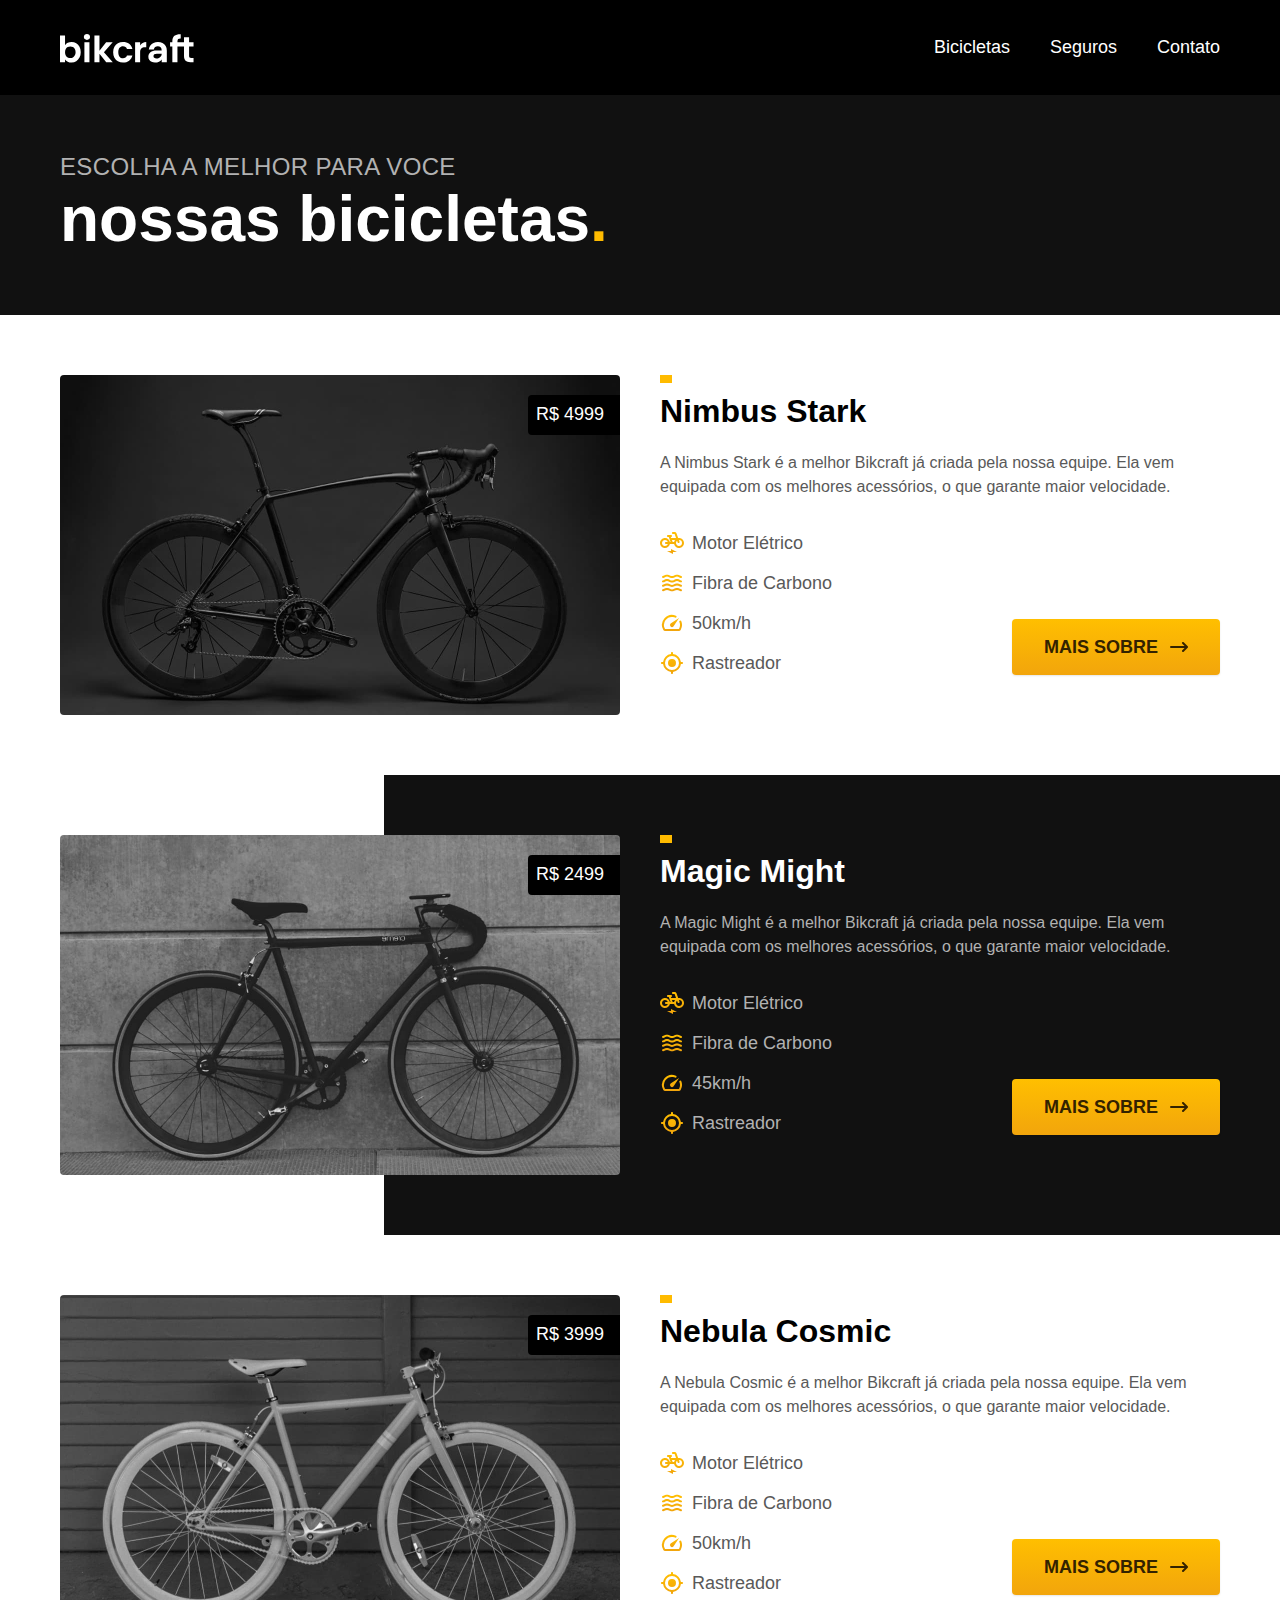
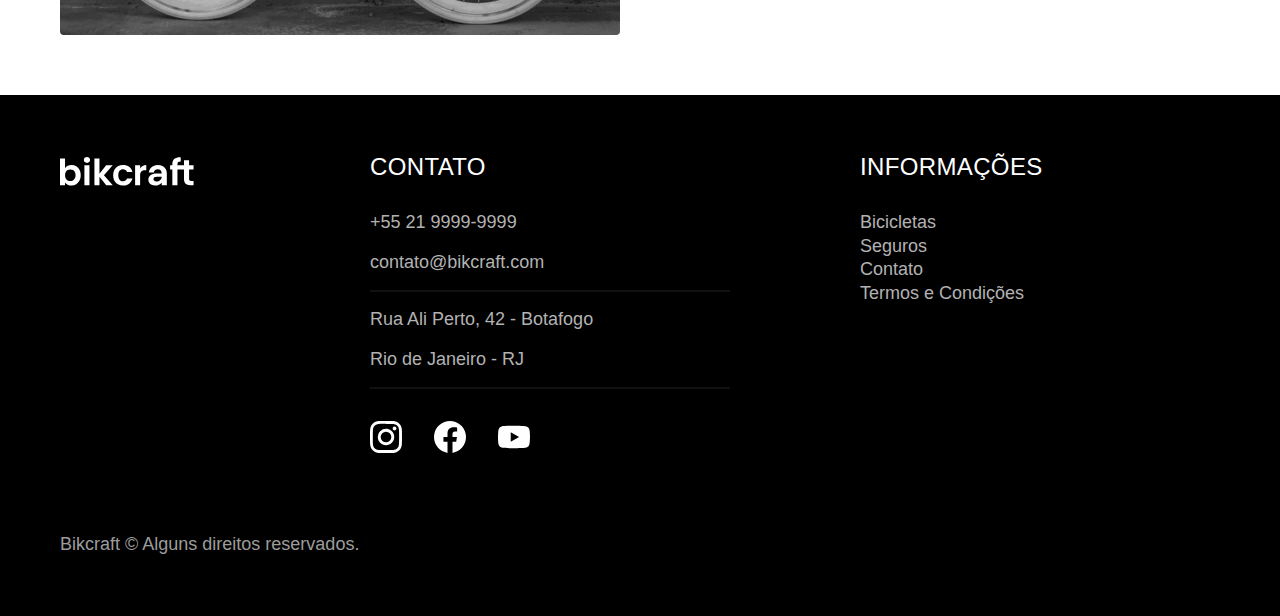
==== bicicletas.html @ ab7b1550 "criacao da pagina de bicicletas" ====
<!DOCTYPE html>
<html lang="pt-br">

<head>
  <meta charset="UTF-8">
  <meta name="viewport" content="width=device-width, initial-scale=1.0">

  <title>Bicicletas | Bikcraft</title>
  <meta name="description" content="Bicicletas.">

  <link rel="stylesheet" href="/css/style.css">
</head>

<body id="bicicletas">
  <header class="header-bg">
    <div class="header container">

      <a href="./">
        <img src="./img/bikcraft.svg" alt="Bikcraft">
      </a>

      <nav aria-label="primaria">
        <ul class="header-menu fonte-1-m cor-0">
          <li><a href="./bicicletas.html">Bicicletas</a></li>
          <li><a href="./seguros.html">Seguros</a></li>
          <li><a href="./contato.html">Contato</a></li>
        </ul>
      </nav>
    </div>
  </header>

  <main>
    <div class="titulo-bg">
      <div class="titulo container">
        <p class="fonte-2-l-b cor-5">Escolha a melhor para voce</p>
        <h1 class="fonte-1-xxl cor-0">nossas bicicletas<span class="cor-p1">.</span></h1>
      </div>
    </div>

    <div class="bicicletas container">
      <div class="bicicletas-imagem">
        <img src="./img/bicicletas/nimbus.jpg" alt="Bicicleta preta">
        <span class="fonte-2-m cor-0">R$ 4999</span>
      </div>
      <div class="bicicletas-conteudo">
        <h2 class="fonte-1-xl">Nimbus Stark</h2>
        <p class="fonte-2-s cor-8">A Nimbus Stark é a melhor Bikcraft já criada pela nossa equipe. Ela vem equipada com os melhores acessórios, o que garante maior velocidade.</p>
        <ul class="fonte-1-m cor-8">
          <li>
            <img src="./img/icones/eletrica.svg" alt="">
            Motor Elétrico
          </li>
          <li>
            <img src="./img/icones/carbono.svg" alt="">
            Fibra de Carbono
          </li>
          <li>
            <img src="./img/icones/velocidade.svg" alt="">
            50km/h
          </li>
          <li>
            <img src="./img/icones/rastreador.svg" alt="">
            Rastreador
          </li>
        </ul>
        <a class="botao seta" href="./bicicletas/nimbus.html">Mais Sobre</a>
      </div>
    </div>

    <div class="bicicletas-bg">
      <div class="bicicletas container">
        <div class="bicicletas-imagem">
          <img src="./img/bicicletas/magic.jpg" alt="Bicicleta preta">
          <span class="fonte-2-m cor-0">R$ 2499</span>
        </div>

        <div class="bicicletas-conteudo">
          <h2 class="fonte-1-xl cor-0">Magic Might</h2>
          <p class="fonte-2-s cor-5">A Magic Might é a melhor Bikcraft já criada pela nossa equipe. Ela vem equipada com os melhores acessórios, o que garante maior velocidade.</p>
          <ul class="fonte-1-m cor-5">
            <li>
              <img src="./img/icones/eletrica.svg" alt="">
              Motor Elétrico
            </li>
            <li>
              <img src="./img/icones/carbono.svg" alt="">
              Fibra de Carbono
            </li>
            <li>
              <img src="./img/icones/velocidade.svg" alt="">
              45km/h
            </li>
            <li>
              <img src="./img/icones/rastreador.svg" alt="">
              Rastreador
            </li>
          </ul>
          <a class="botao seta" href="./bicicletas/magic.html">Mais Sobre</a>
        </div>
      </div>
    </div>

    <div class="bicicletas container">
      <div class="bicicletas-imagem">
        <img src="./img/bicicletas/nebula.jpg" alt="Bicicleta preta">
        <span class="fonte-2-m cor-0">R$ 3999</span>
      </div>
      <div class="bicicletas-conteudo">
        <h2 class="fonte-1-xl">Nebula Cosmic</h2>
        <p class="fonte-2-s cor-8">A Nebula Cosmic é a melhor Bikcraft já criada pela nossa equipe. Ela vem equipada com os melhores acessórios, o que garante maior velocidade.</p>
        <ul class="fonte-1-m cor-8">
          <li>
            <img src="./img/icones/eletrica.svg" alt="">
            Motor Elétrico
          </li>
          <li>
            <img src="./img/icones/carbono.svg" alt="">
            Fibra de Carbono
          </li>
          <li>
            <img src="./img/icones/velocidade.svg" alt="">
            50km/h
          </li>
          <li>
            <img src="./img/icones/rastreador.svg" alt="">
            Rastreador
          </li>
        </ul>
        <a class="botao seta" href="./bicicletas/nebula.html">Mais Sobre</a>
      </div>
    </div>

  </main>

  <footer class="footer-bg">
    <div class="footer container">
      <img src="./img/bikcraft.svg" alt="Bikcraft">
      <div class="footer-contato">
        <h3 class="fonte-2-l-b cor-0">Contato</h3>
        <ul class="fonte-2-m cor-5">
          <li><a href="tel:+552199999999">+55 21 9999-9999</a></li>
          <li><a href="mailto:contato@bikcraft.com">contato@bikcraft.com</a></li>
          <li>Rua Ali Perto, 42 - Botafogo</li>
          <li>Rio de Janeiro - RJ</li>
        </ul>
        <div class="footer-redes">
          <a href="./">
            <img src="./img/redes/instagram.svg" alt="Instagram">
          </a>
          <a href="./">
            <img src="./img/redes/facebook.svg" alt="Facebook">
          </a>
          <a href="./">
            <img src="./img/redes/youtube.svg" alt="Youtube">
          </a>
        </div>
      </div>
      <div class="footer-informacoes">
        <h3 class="fonte-2-l-b cor-0">Informações</h3>
        <nav>
          <ul class="fonte-1-m cor-5">
            <li><a href="./bicicletas.html">Bicicletas</a></li>
            <li><a href="./seguros.html">Seguros</a></li>
            <li><a href="./contato.html">Contato</a></li>
            <li><a href="./termos.html">Termos e Condições</a></li>
          </ul>
        </nav>
      </div>
      <p class="footer-copy fonte-2-m cor-6">Bikcraft © Alguns direitos reservados.</p>
    </div>
  </footer>
</body>

</html>
---- css/style.css ----
@import "./global/global.css";
@import "./global/header.css";
@import "./global/footer.css";

/* Utilidades */
@import "./utilidades/componentes.css";
@import "./utilidades/cores.css";
@import "./utilidades/fontes.css";

/* Home */
@import "./home/introducao.css";
@import "./home/tecnologia.css";
@import "./home/parceiros.css";
@import "./home/depoimento.css";

/* Bicicletas */
@import "./bicicletas/bicicletas-lista.css";
@import "./bicicletas/bicicletas.css";

/* Seguros */
@import "./seguros/seguros.css";

/* Termos */
@import "./termos/termos.css";
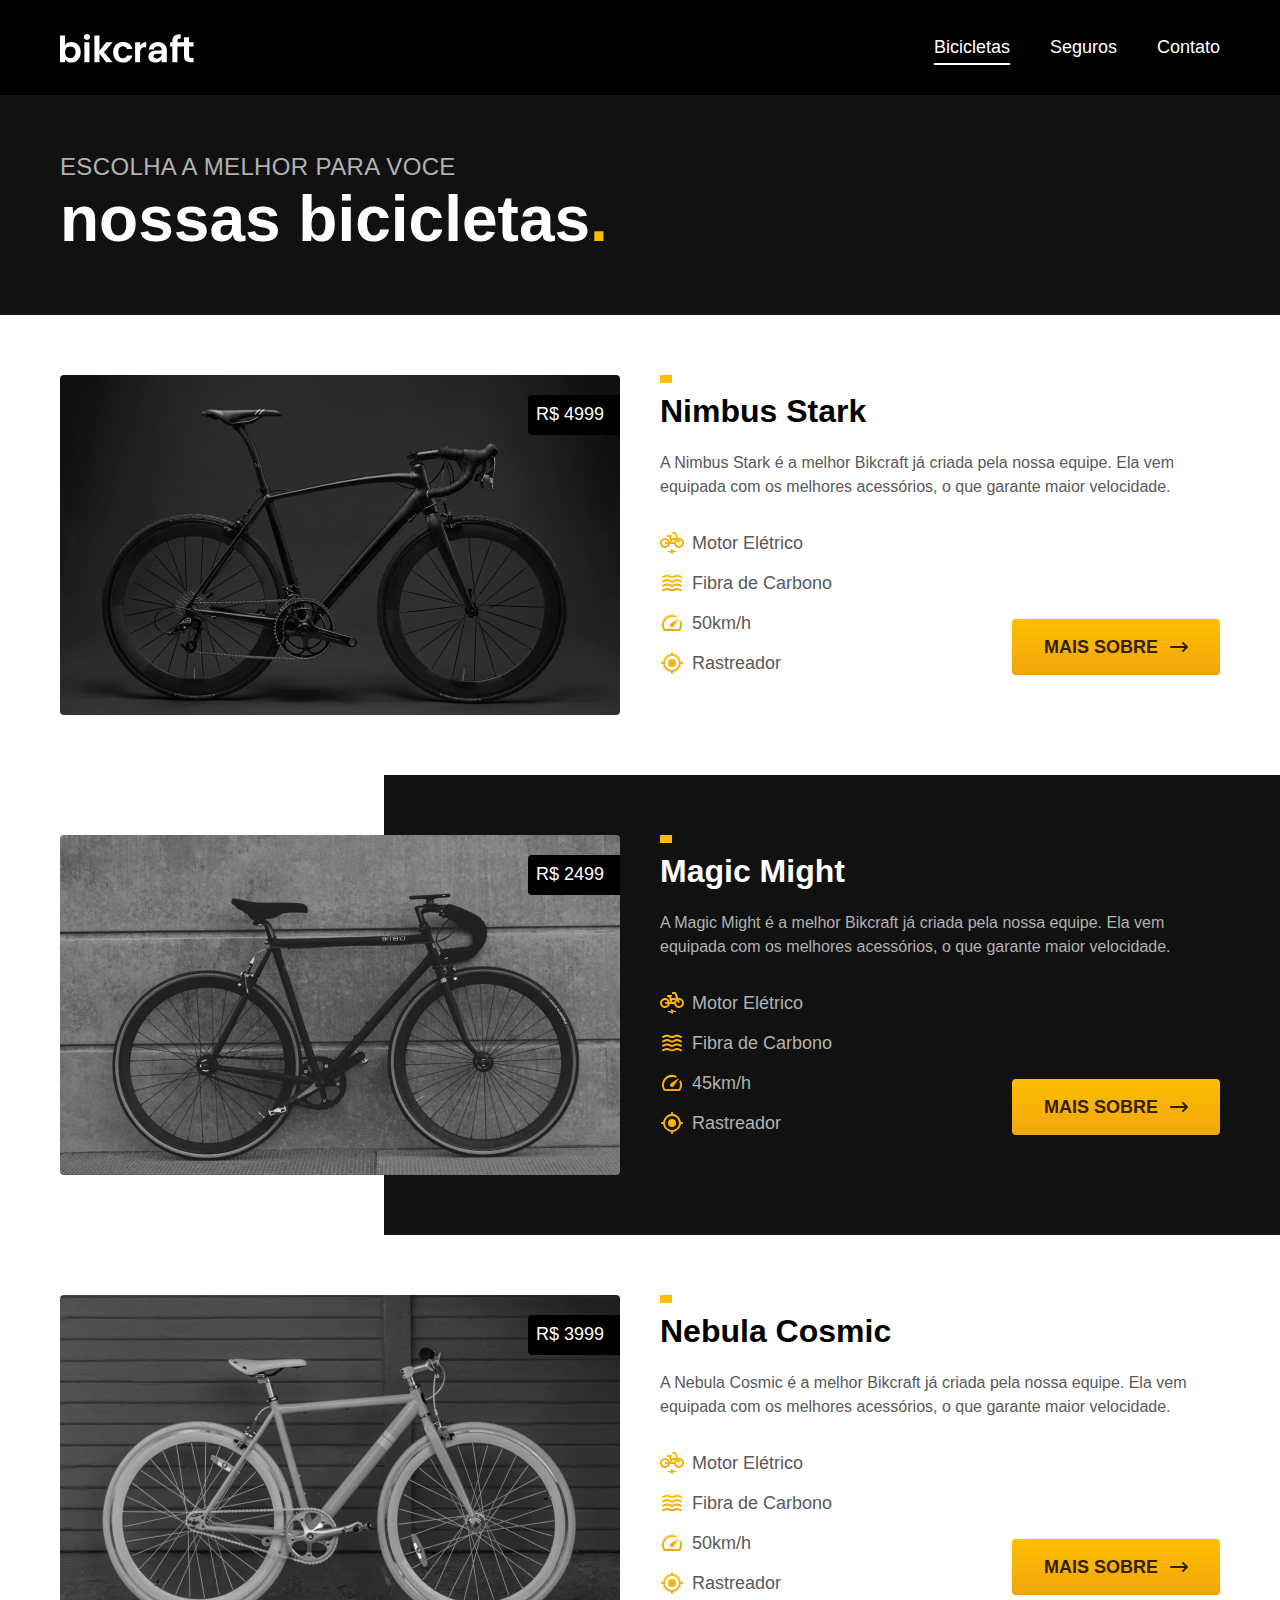
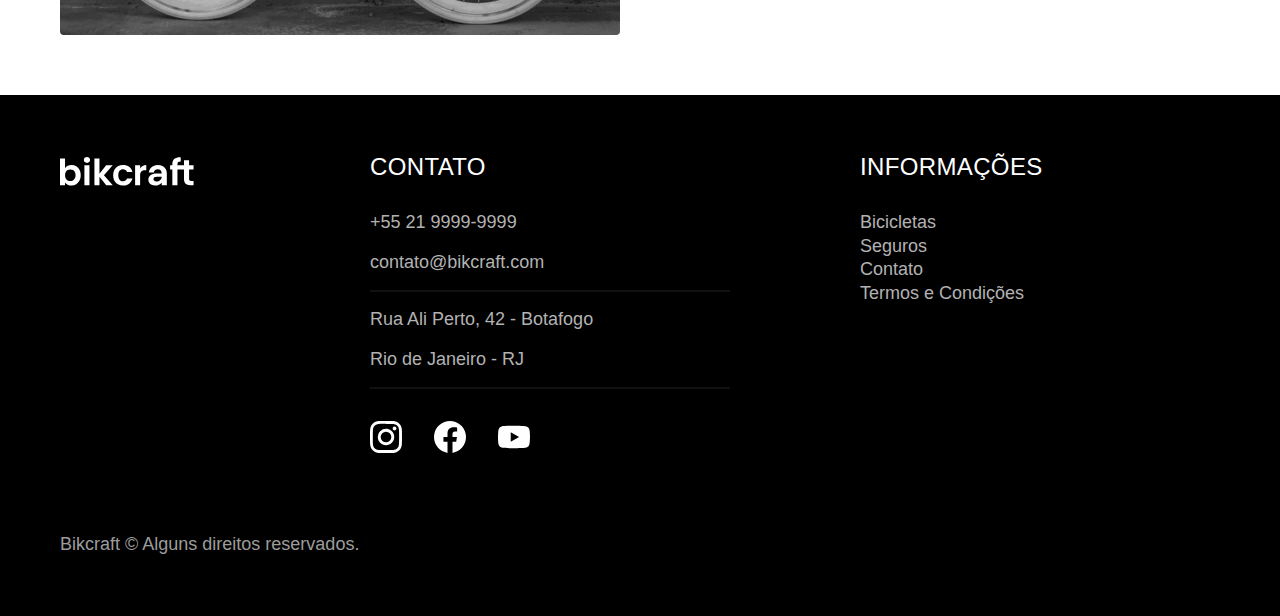
==== commit f1f644a3: "incluindo javascript no codigo" ====
--- a/bicicletas.html
+++ b/bicicletas.html
@@ -8,22 +8,22 @@
   <title>Bicicletas | Bikcraft</title>
   <meta name="description" content="Bicicletas.">
 
-  <link rel="stylesheet" href="/css/style.css">
+  <link rel="stylesheet" href="../css/style.css">
 </head>
 
 <body id="bicicletas">
   <header class="header-bg">
     <div class="header container">
 
-      <a href="./">
-        <img src="./img/bikcraft.svg" alt="Bikcraft">
+      <a href="../">
+        <img src="../img/bikcraft.svg" alt="Bikcraft">
       </a>
 
       <nav aria-label="primaria">
         <ul class="header-menu fonte-1-m cor-0">
-          <li><a href="./bicicletas.html">Bicicletas</a></li>
-          <li><a href="./seguros.html">Seguros</a></li>
-          <li><a href="./contato.html">Contato</a></li>
+          <li><a href="../bicicletas.html">Bicicletas</a></li>
+          <li><a href="../seguros.html">Seguros</a></li>
+          <li><a href="../contato.html">Contato</a></li>
         </ul>
       </nav>
     </div>
@@ -39,7 +39,7 @@
 
     <div class="bicicletas container">
       <div class="bicicletas-imagem">
-        <img src="./img/bicicletas/nimbus.jpg" alt="Bicicleta preta">
+        <img src="../img/bicicletas/nimbus.jpg" alt="Bicicleta preta">
         <span class="fonte-2-m cor-0">R$ 4999</span>
       </div>
       <div class="bicicletas-conteudo">
@@ -47,30 +47,30 @@
         <p class="fonte-2-s cor-8">A Nimbus Stark é a melhor Bikcraft já criada pela nossa equipe. Ela vem equipada com os melhores acessórios, o que garante maior velocidade.</p>
         <ul class="fonte-1-m cor-8">
           <li>
-            <img src="./img/icones/eletrica.svg" alt="">
+            <img src="../img/icones/eletrica.svg" alt="">
             Motor Elétrico
           </li>
           <li>
-            <img src="./img/icones/carbono.svg" alt="">
+            <img src="../img/icones/carbono.svg" alt="">
             Fibra de Carbono
           </li>
           <li>
-            <img src="./img/icones/velocidade.svg" alt="">
+            <img src="../img/icones/velocidade.svg" alt="">
             50km/h
           </li>
           <li>
-            <img src="./img/icones/rastreador.svg" alt="">
+            <img src="../img/icones/rastreador.svg" alt="">
             Rastreador
           </li>
         </ul>
-        <a class="botao seta" href="./bicicletas/nimbus.html">Mais Sobre</a>
+        <a class="botao seta" href="../bicicletas/nimbus.html">Mais Sobre</a>
       </div>
     </div>
 
     <div class="bicicletas-bg">
       <div class="bicicletas container">
         <div class="bicicletas-imagem">
-          <img src="./img/bicicletas/magic.jpg" alt="Bicicleta preta">
+          <img src="../img/bicicletas/magic.jpg" alt="Bicicleta preta">
           <span class="fonte-2-m cor-0">R$ 2499</span>
         </div>
 
@@ -79,30 +79,30 @@
           <p class="fonte-2-s cor-5">A Magic Might é a melhor Bikcraft já criada pela nossa equipe. Ela vem equipada com os melhores acessórios, o que garante maior velocidade.</p>
           <ul class="fonte-1-m cor-5">
             <li>
-              <img src="./img/icones/eletrica.svg" alt="">
+              <img src="../img/icones/eletrica.svg" alt="">
               Motor Elétrico
             </li>
             <li>
-              <img src="./img/icones/carbono.svg" alt="">
+              <img src="../img/icones/carbono.svg" alt="">
               Fibra de Carbono
             </li>
             <li>
-              <img src="./img/icones/velocidade.svg" alt="">
+              <img src="../img/icones/velocidade.svg" alt="">
               45km/h
             </li>
             <li>
-              <img src="./img/icones/rastreador.svg" alt="">
+              <img src="../img/icones/rastreador.svg" alt="">
               Rastreador
             </li>
           </ul>
-          <a class="botao seta" href="./bicicletas/magic.html">Mais Sobre</a>
+          <a class="botao seta" href="../bicicletas/magic.html">Mais Sobre</a>
         </div>
       </div>
     </div>
 
     <div class="bicicletas container">
       <div class="bicicletas-imagem">
-        <img src="./img/bicicletas/nebula.jpg" alt="Bicicleta preta">
+        <img src="../img/bicicletas/nebula.jpg" alt="Bicicleta preta">
         <span class="fonte-2-m cor-0">R$ 3999</span>
       </div>
       <div class="bicicletas-conteudo">
@@ -110,23 +110,23 @@
         <p class="fonte-2-s cor-8">A Nebula Cosmic é a melhor Bikcraft já criada pela nossa equipe. Ela vem equipada com os melhores acessórios, o que garante maior velocidade.</p>
         <ul class="fonte-1-m cor-8">
           <li>
-            <img src="./img/icones/eletrica.svg" alt="">
+            <img src="../img/icones/eletrica.svg" alt="">
             Motor Elétrico
           </li>
           <li>
-            <img src="./img/icones/carbono.svg" alt="">
+            <img src="../img/icones/carbono.svg" alt="">
             Fibra de Carbono
           </li>
           <li>
-            <img src="./img/icones/velocidade.svg" alt="">
+            <img src="../img/icones/velocidade.svg" alt="">
             50km/h
           </li>
           <li>
-            <img src="./img/icones/rastreador.svg" alt="">
+            <img src="../img/icones/rastreador.svg" alt="">
             Rastreador
           </li>
         </ul>
-        <a class="botao seta" href="./bicicletas/nebula.html">Mais Sobre</a>
+        <a class="botao seta" href="../bicicletas/nebula.html">Mais Sobre</a>
       </div>
     </div>
 
@@ -134,7 +134,7 @@
 
   <footer class="footer-bg">
     <div class="footer container">
-      <img src="./img/bikcraft.svg" alt="Bikcraft">
+      <img src="../img/bikcraft.svg" alt="Bikcraft">
       <div class="footer-contato">
         <h3 class="fonte-2-l-b cor-0">Contato</h3>
         <ul class="fonte-2-m cor-5">
@@ -144,14 +144,14 @@
           <li>Rio de Janeiro - RJ</li>
         </ul>
         <div class="footer-redes">
-          <a href="./">
-            <img src="./img/redes/instagram.svg" alt="Instagram">
+          <a href="../">
+            <img src="../img/redes/instagram.svg" alt="Instagram">
           </a>
-          <a href="./">
-            <img src="./img/redes/facebook.svg" alt="Facebook">
+          <a href="../">
+            <img src="../img/redes/facebook.svg" alt="Facebook">
           </a>
-          <a href="./">
-            <img src="./img/redes/youtube.svg" alt="Youtube">
+          <a href="../">
+            <img src="../img/redes/youtube.svg" alt="Youtube">
           </a>
         </div>
       </div>
@@ -159,16 +159,17 @@
         <h3 class="fonte-2-l-b cor-0">Informações</h3>
         <nav>
           <ul class="fonte-1-m cor-5">
-            <li><a href="./bicicletas.html">Bicicletas</a></li>
-            <li><a href="./seguros.html">Seguros</a></li>
-            <li><a href="./contato.html">Contato</a></li>
-            <li><a href="./termos.html">Termos e Condições</a></li>
+            <li><a href="../bicicletas.html">Bicicletas</a></li>
+            <li><a href="../seguros.html">Seguros</a></li>
+            <li><a href="../contato.html">Contato</a></li>
+            <li><a href="../termos.html">Termos e Condições</a></li>
           </ul>
         </nav>
       </div>
       <p class="footer-copy fonte-2-m cor-6">Bikcraft © Alguns direitos reservados.</p>
     </div>
   </footer>
+  <script src="./js/script.js"></script>
 </body>
 
 </html>--- a/css/style.css
+++ b/css/style.css
@@ -6,6 +6,7 @@
 @import "./utilidades/componentes.css";
 @import "./utilidades/cores.css";
 @import "./utilidades/fontes.css";
+@import "./utilidades/formulario.css";
 
 /* Home */
 @import "./home/introducao.css";
@@ -17,8 +18,21 @@
 @import "./bicicletas/bicicletas-lista.css";
 @import "./bicicletas/bicicletas.css";
 
+/* Bicicleta */
+@import "./bicicleta/bicicleta.css";
+@import "./bicicleta/seguro.css";
+
 /* Seguros */
 @import "./seguros/seguros.css";
+@import "./seguros/vantagens.css";
+@import "./seguros/perguntas.css";
+
+/* Contato */
+@import "./contato/contato.css";
+@import "./contato/lojas.css";
+
+/* Orcamento */
+@import "./orcamento/orcamento.css";
 
 /* Termos */
 @import "./termos/termos.css";
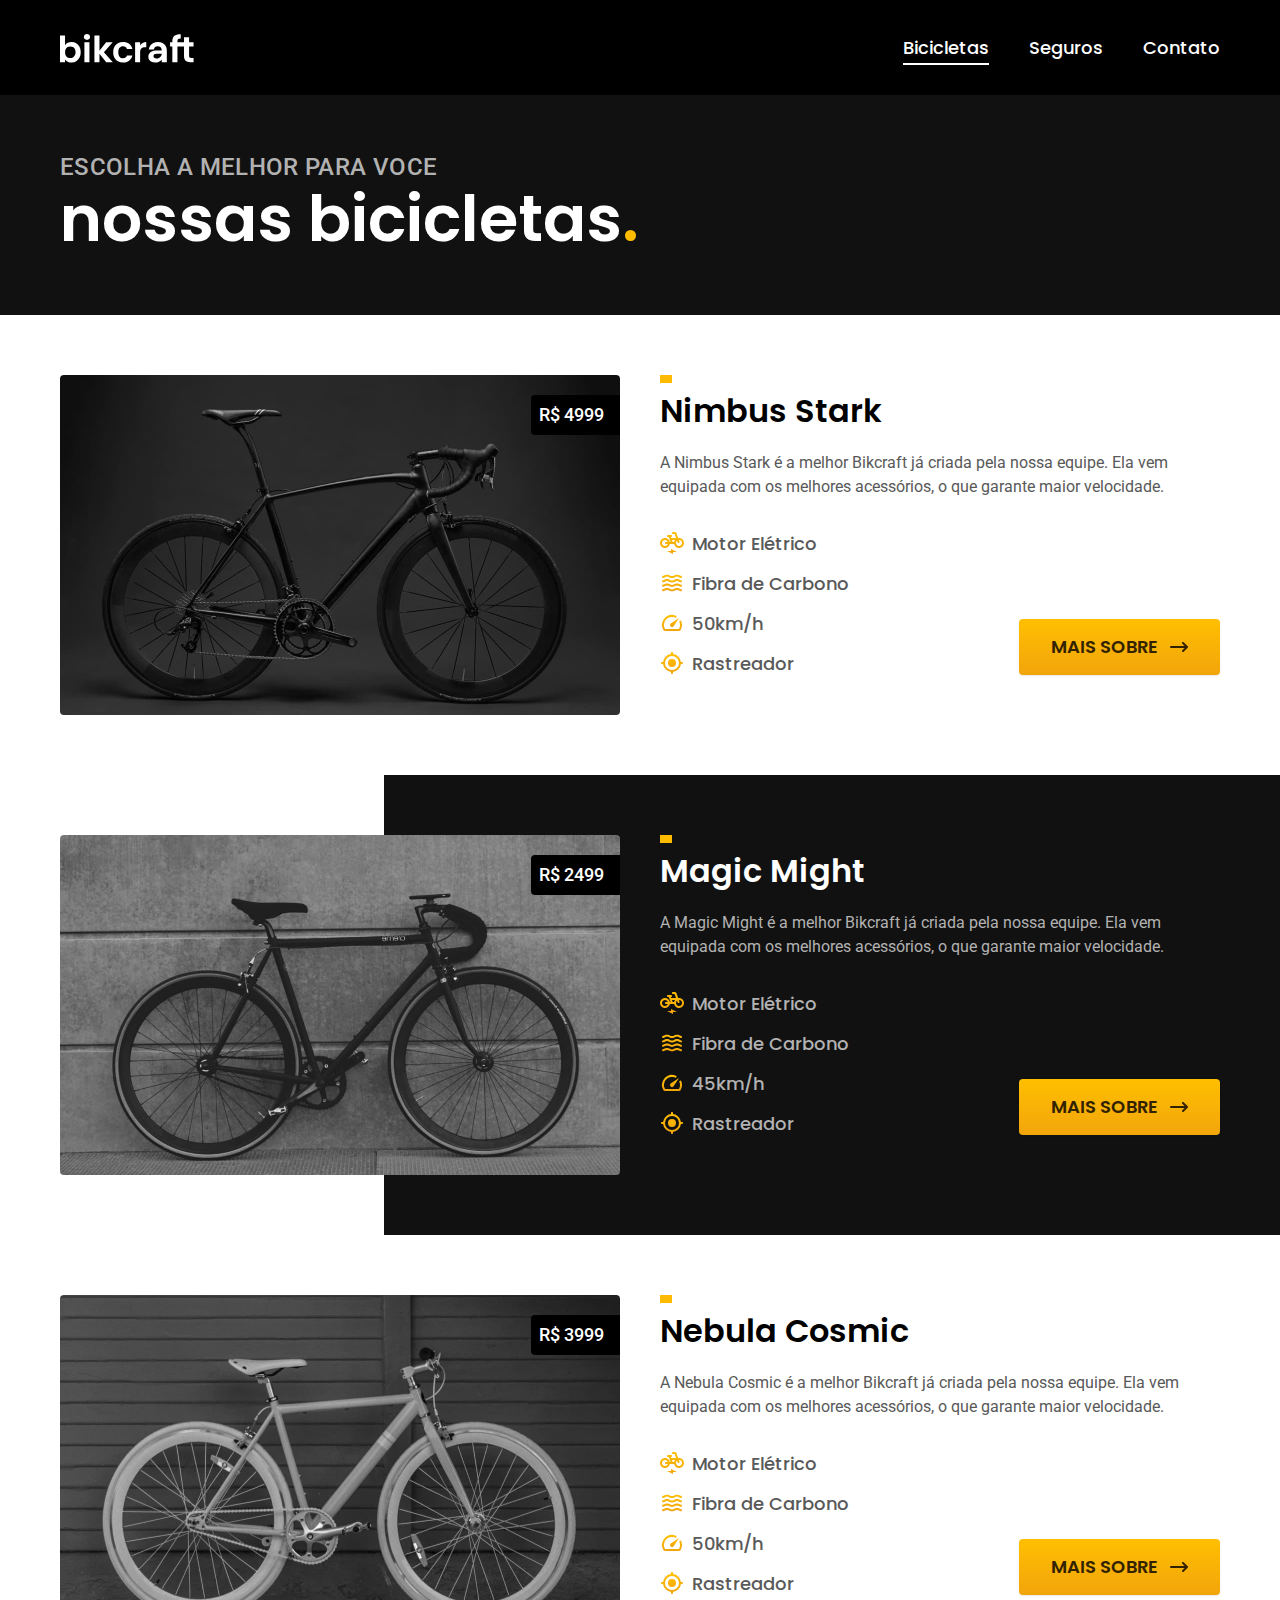
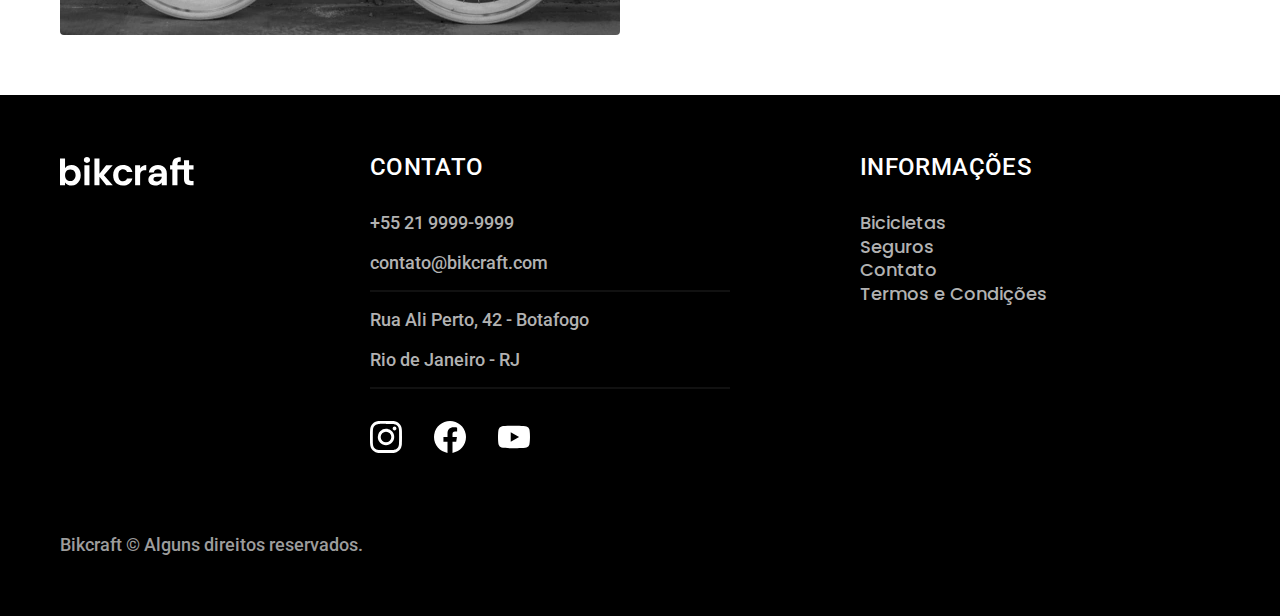
==== commit 99af6d8c: "otimizado" ====
--- a/bicicletas.html
+++ b/bicicletas.html
@@ -8,7 +8,14 @@
   <title>Bicicletas | Bikcraft</title>
   <meta name="description" content="Bicicletas.">
 
-  <link rel="stylesheet" href="../css/style.css">
+  <link rel="icon" href="./favicon.svg" type="image/svg+xml">
+  <link rel="preload" href="./css/style.min.css" as="style">
+  <link rel="stylesheet" href="../css/style.min.css">
+  <script>document.documentElement.classList.add('js');</script>
+
+  <link rel="preconnect" href="https://fonts.googleapis.com">
+  <link rel="preconnect" href="https://fonts.gstatic.com" crossorigin>
+  <link href="https://fonts.googleapis.com/css2?family=Merriweather:ital,wght@1,900&family=Poppins:wght@400;600&family=Roboto:wght@400;500&display=swap" rel="stylesheet">
 </head>
 
 <body id="bicicletas">
--- a/css/style.min.css
+++ b/css/style.min.css
@@ -0,0 +1 @@
+body{margin:0;font-family:Arial,Helvetica,sans-serif}blockquote,dd,h1,h2,h3,h4,p,ul{margin:0}ul{padding:0;list-style:none}a{text-decoration:none;color:inherit}img{max-width:100%;display:block}img[src$=".jpg"]{border-radius:4px}.header-bg{background:var(--cor-cinza-12)}.header{display:flex;flex-wrap:wrap;gap:20px;justify-content:space-between;align-items:center;padding-top:20px;padding-bottom:20px}.header-menu{display:flex;flex-wrap:wrap;gap:40px}.header-menu a{display:inline-block;padding:16px 0;font-size:1.125rem;position:relative}.header-menu a:after{content:"";display:block;height:2px;width:0%;background:var(--cor-branca);margin-top:4px;transition:.3s;position:absolute}.header-menu a.ativo::after,.header-menu a:hover:after{width:100%}@media (max-width:800px){.header-menu{gap:20px}.header-menu a{background:var(--cor-cinza-11);padding:12px 16px;border-radius:4px}.header-menu a:hover{background:var(--cor-cinza-10)}.header-menu a:after{display:none}}@media (max-width:600px){.header-menu{gap:12px}.header-menu a{padding:8px 12px;font-size:.875rem}}.footer-bg{background:var(--cor-cinza-12)}.footer{display:grid;grid-template-columns:3fr 5fr 4fr;gap:40px;padding-top:60px;padding-bottom:60px}.footer h3{margin-bottom:32px}.footer-contato ul{margin-bottom:32px}.footer-contato li:nth-child(2n):after{content:"";display:block;max-width:360px;height:2px;background:var(--cor-cinza-11);margin-top:16px}.footer-contato li{margin-bottom:16px}.footer-redes{display:flex;gap:32px}.footer a:hover{color:var(--cor-branca)}.footer-copy{grid-column:1/-1;margin-top:40px}@media (max-width:800px){.footer>img{display:none}.footer{grid-template-columns:1fr 1fr}}@media (max-width:600px){.footer{grid-template-columns:1fr;gap:60px}.footer-copy{margin-top:0}}.container{box-sizing:border-box;max-width:1200px;padding-left:20px;padding-right:20px;margin-left:auto;margin-right:auto}.botao{display:inline-block;padding:16px 32px;background:linear-gradient(#ffbf00,#f2a50c);border-radius:4px;box-shadow:0 1px 2px rgba(0,0,0,.1);text-transform:uppercase;color:var(--cor-primaria-5);font:600 1.125rem/1.35 poppins,sans-serif;max-width:max-content;border:none;cursor:pointer}.botao:hover{background:linear-gradient(#ffb60d,#e59317)}.botao.secundario{background:var(--cor-cinza-10);color:var(--cor-cinza-2)}.botao.secundario:hover{background:var(--cor-cinza-9)}.botao.seta{display:flex;align-items:center}.botao.seta::after{content:"";display:inline-block;width:18px;height:10px;margin-left:12px;background:url("../img/icones/seta.svg");transition:transform .2s}.botao.seta:hover:after{transform:translateX(4px)}@media (max-width:600px){.botao{padding:12px 16px;font-size:1rem}}.link{display:inline-block;color:var(--cor-primaria-1);font:500 1.5rem/1.5 Poppins,sans-serif;text-transform:uppercase}.link::after{content:"";display:block;width:100%;height:4px;background:currentColor}.link:hover{color:var(--cor-branca)}.titulo-bg{padding-top:60px;padding-bottom:60px;background-color:var(--cor-cinza-11)}.titulo p{margin-bottom:4px}@media (max-width:800px){.titulo-bg{padding-top:40px;padding-bottom:40px}.titulo p{font-size:1rem;text-transform:lowercase;font-weight:400}}:root{--cor-cinza-12:#000000;--cor-cinza-11:#111111;--cor-cinza-10:#2e2e2e;--cor-cinza-9:#404040;--cor-cinza-8:#595959;--cor-cinza-7:#707070;--cor-cinza-6:#9c9c9c;--cor-cinza-5:#b2b2b2;--cor-cinza-4:#cccccc;--cor-cinza-3:#dedede;--cor-cinza-2:#ededed;--cor-cinza-1:#f7f7f7;--cor-branca:#ffffff;--cor-primaria-5:#332200;--cor-primaria-4:#664400;--cor-primaria-3:#a66e00;--cor-primaria-2:#e4a30b;--cor-primaria-1:#ffbb00}.cor-0{color:var(--cor-branca)}.cor-1{color:var(--cor-cinza-1)}.cor-2{color:var(--cor-cinza-2)}.cor-3{color:var(--cor-cinza-3)}.cor-4{color:var(--cor-cinza-4)}.cor-5{color:var(--cor-cinza-5)}.cor-6{color:var(--cor-cinza-6)}.cor-7{color:var(--cor-cinza-7)}.cor-8{color:var(--cor-cinza-8)}.cor-9{color:var(--cor-cinza-9)}.cor-10{color:var(--cor-cinza-10)}.cor-11{color:var(--cor-cinza-11)}.cor-12{color:var(--cor-cinza-12)}.cor-p1{color:var(--cor-primaria-1)}.cor-p2{color:var(--cor-primaria-2)}.cor-p3{color:var(--cor-primaria-3)}.cor-p4{color:var(--cor-primaria-4)}.cor-p5{color:var(--cor-primaria-5)}.fonte-1-xxl{font-family:poppins,sans-serif;font-weight:600;font-size:4rem;line-height:1.125}.fonte-1-xl{font-family:poppins,sans-serif;font-weight:600;font-size:2rem;line-height:1.25}.fonte-2-xl{font-family:roboto,sans-serif;font-weight:500;font-size:2rem;line-height:1.25}.fonte-1-l{font-family:poppins,sans-serif;font-weight:500;font-size:1.5rem;line-height:1.5}.fonte-2-l{font-family:roboto,sans-serif;font-weight:400;font-size:1.5rem;line-height:1.3}.fonte-2-l-b{font-family:roboto,sans-serif;font-weight:500;font-size:1.5rem;line-height:1.5rem;letter-spacing:.015em;text-transform:uppercase}.fonte-1-m{font-family:poppins,sans-serif;font-weight:500;font-size:1.125rem;line-height:1.3}.fonte-1-m-b{font-family:poppins,sans-serif;font-weight:600;font-size:1.125rem;line-height:1.3}.fonte-2-m{font-family:roboto,sans-serif;font-weight:500;font-size:1.125rem;line-height:1.3}.fonte-1-s{font-family:poppins,sans-serif;font-weight:500;font-size:1rem;line-height:1.5}.fonte-2-s{font-family:roboto,sans-serif;font-weight:400;font-size:1rem;line-height:1.5}.fonte-2-xs{font-family:roboto,sans-serif;font-weight:400;font-size:.875rem;line-height:1.4}.fonte-1-xs{font-family:poppins,sans-serif;font-weight:600;font-size:.75rem;line-height:1.3}@media (max-width:1200px){.fonte-1-xxl{font-size:3rem}.fonte-2-l,.fonte-2-l-b{font-size:1.125rem}}@media (max-width:800px){.fonte-1-xxl{font-size:2rem}.fonte-1-xl,.fonte-2-xl{font-size:1.5rem}}.form{display:grid;grid-template-columns:1fr 1fr;gap:20px}.form label{display:block;font:400 1rem/1.5 Poppins,sans-serif;margin-bottom:4px}.form .col-2{grid-column:span 2}.form input[type=email],.form input[type=text],.form textarea{font:400 1rem/1.5 Roboto,sans-serif;background:var(--cor-cinza-1);border:1px solid var(--cor-cinza-2);padding:12px;border-radius:4px;width:100%;box-sizing:border-box}.form input[type=email]:focus,.form input[type=text]:focus,.form textarea:focus{outline:0;border-color:var(--cor-primaria-1);background:var(--cor-branca);box-shadow:0 0 0 2px #fea}@media (max-width:600px){.form{grid-template-columns:1fr}.form .col-2{grid-column:1}}.js .fadeInDown{transform:translate3d(0,-20px,0)}.js .fadeInUp{transform:translate3d(0,20px,0)}.js .fadeInRight{transform:translate3d(20px,0,0)}.js .fadeInLeft{transform:translate3d(-20px,0,0)}.js [data-anime]{opacity:0}.js .anime{opacity:1;transform:none;transition:transform .8s,opacity .8s}.introducao-bg{background:var(--cor-cinza-12);box-shadow:inset 0 -120px var(--cor-branca)}.introducao{display:grid;grid-template-columns:1fr 1fr;gap:0 40px}.introducao-texto{align-self:end;padding-bottom:200px}.introducao h1{margin-bottom:32px}.introducao p{margin-bottom:20px}.introducao img{width:100%;height:100%;object-fit:cover;border-radius:4px}@media (max-width:800px){.introducao-bg{background:var(--cor-cinza-11);padding-top:40px;box-shadow:inset 0 -60px var(--cor-branca)}.introducao{grid-template-columns:1fr;gap:32px}.introducao-texto{padding-bottom:0}.introducao h1{margin-bottom:16px}.introducao img{height:300px;width:100%}}.tecnologia-bg{background:var(--cor-cinza-11);box-shadow:inset 0 80px var(--cor-branca),inset 0 -80px var(--cor-branca)}.tecnologia{display:grid;grid-template-columns:1fr 1fr;gap:40px}.tecnologia-imagem img{width:100%;height:100%;object-fit:cover;object-position:left}.tecnologia-conteudo{padding-top:160px;padding-bottom:160px}.tecnologia-conteudo>span{display:block;margin-bottom:20px}.tecnologia-conteudo h2{margin-bottom:32px}.tecnologia-conteudo>p{margin-bottom:20px}.tecnologia a{margin-bottom:80px}.tecnologia-vantagens{display:flex;gap:40px}.tecnologia-vantagens h3{margin-bottom:8px;width:max-content}.tecnologia-vantagens img{width:24px;margin-bottom:8px}@media (max-width:800px){.tecnologia-bg{box-shadow:initial}.tecnologia{grid-template-columns:1fr}.tecnologia-conteudo{padding-top:60px;padding-bottom:60px}.tecnologia-imagem{display:none}}@media (max-width:600px){.tecnologia-vantagens{flex-direction:column}}.parceiros{padding-top:60px;padding-bottom:120px}.parceiros h2{margin-bottom:60px}.parceiros ul{padding:0 20px;max-width:1400px;display:grid;grid-template-columns:repeat(4,1fr);margin:0 auto}.parceiros li{display:flex;padding:32px;border-left:2px solid var(--cor-cinza-2)}.parceiros img{margin:auto}.parceiros li:first-child,.parceiros li:nth-child(5){border-left:none}.parceiros li:nth-child(n+5){border-top:2px solid var(--cor-cinza-2)}@media (max-width:800px){.parceiros{padding-bottom:60px}.parceiros li{display:flex;padding:20px}.parceiros h2{margin-bottom:20px}.parceiros ul{grid-template-columns:repeat(2,1fr)}.parceiros li:nth-child(n+3){border-top:2px solid var(--cor-cinza-2)}.parceiros li:nth-child(odd){border-left:none}}.depoimento{display:grid;grid-template-columns:1fr 1fr;background-color:var(--cor-primaria-1);overflow:hidden}.depoimento img{width:100%;height:100%;object-fit:cover;border-radius:0}.depoimento-conteudo{padding:40px 40px 80px 80px;align-self:end}.depoimento-conteudo p{font-family:Merriweather,serif;font-style:italic;font-weight:900;margin-bottom:32px;max-width:32ch;position:relative}.depoimento p::after,.depoimento p::before{font-size:5rem;color:var(--cor-primaria-2);position:absolute}.depoimento p::before{content:"“";left:-50px;top:-20px}.depoimento p::after{content:"”"}@media (max-width:800px){.depoimento{grid-template-columns:1fr;text-align:center}.depoimento img{max-height:200px}.depoimento-conteudo{padding:40px 20px;justify-self:center}}.bicicletas-lista{padding-top:60px;padding-bottom:120px}.bicicletas-lista h2{margin-bottom:40px}.bicicletas-lista ul{display:flex;gap:40px;padding:0 20px 20px 20px;max-width:1400px;margin-left:auto;margin-right:auto;overflow-x:auto}#bicicleta .bicicletas-lista ul{padding:0 0 20px 0}.bicicletas-lista li{min-width:280px}.bicicletas-lista a{display:block}.bicicletas-lista img{margin-bottom:16px}.bicicletas-lista h3{margin-bottom:8px;display:flex;align-items:center}.bicicletas-lista h3::before{content:"";display:inline-block;height:8px;width:12px;margin-right:8px;background:var(--cor-primaria-1);transition:width .2s}.bicicletas-lista a:hover h3::before{width:24px}.bicicletas-lista li span{padding-left:20px}@media (max-width:800px){.bicicletas-lista{padding-bottom:60px}.bicicletas-lista ul{gap:20px}}.bicicletas-bg{background-image:linear-gradient(to right,var(--cor-branca) 30%,var(--cor-cinza-11) 30%)}.bicicletas{display:grid;grid-template-columns:1fr 1fr;gap:40px;padding-top:60px;padding-bottom:60px}.bicicletas-imagem{display:grid}.bicicletas-imagem img{grid-area:1/1}.bicicletas-imagem span{grid-area:1/1;place-self:start end;margin-top:20px;background:var(--cor-cinza-12);display:inline-block;padding:8px 16px 8px 8px;border-radius:4px 0 0 4px}.bicicletas-conteudo{display:grid;grid-template-columns:1fr auto;align-content:start}.bicicletas h2,.bicicletas p{grid-column:1/-1}.bicicletas h2{margin-bottom:20px}.bicicletas h2::before{content:"";display:block;width:12px;height:8px;background-color:var(--cor-primaria-1);margin-bottom:8px}.bicicletas p{margin-bottom:32px}.bicicletas a{place-self:end}.bicicletas li{display:flex;align-items:center}.bicicletas ul{display:grid;gap:16px}.bicicletas-conteudo img{width:24px;margin-right:8px}@media (max-width:800px){.bicicletas-bg{background:var(--cor-cinza-11)}.bicicletas{grid-template-columns:1fr;gap:20px;padding-top:40px;padding-bottom:40px}}@media (max-width:600px){.bicicletas-conteudo{grid-template-columns:1fr}.bicicletas ul{font-size:1rem;grid-template-columns:1fr 1fr;margin-bottom:32px}.bicicletas a{place-self:start}}.bicicleta{display:grid;grid-template-columns:1fr 1fr;align-items:start;gap:40px;padding-top:60px;padding-bottom:60px}#bicicleta .titulo p{text-transform:uppercase}.bicicleta-imagens{display:flex;flex-wrap:wrap;gap:20px}.bicicleta-imagens img{flex:1;min-width:200px}.bicicleta-imagens img:first-child{min-width:100%}.bicicleta-conteudo>p{margin-bottom:32px}.bicicleta-comprar{display:grid;grid-template-columns:max-content auto;align-items:center;justify-items:start;gap:8px 12px;margin-bottom:40px}.bicicleta-comprar a{grid-row:span 2}.bicicleta-comprar span{display:flex;align-items:center;background-color:var(--cor-cinza-12);gap:8px;padding:4px 8px;border-radius:4px}.bicicleta-conteudo h2{text-transform:uppercase;letter-spacing:.015em;margin-bottom:12px}.bicicleta-ficha,.bicicleta-informacoes{padding:32px;background-color:var(--cor-cinza-12);border-radius:4px}.bicicleta-informacoes{margin-bottom:40px;display:grid;grid-template-columns:1fr 1fr;gap:32px}.bicicleta-informacoes img{width:24px;margin-bottom:8px}.bicicleta-informacoes h3{margin-bottom:8px}.bicicleta-ficha li{padding:4px 0;display:flex;justify-content:space-between;border-bottom:1px solid var(--cor-cinza-11)}.bicicleta-ficha li:last-child{border-bottom:none}.bicicleta-ficha span{color:var(--cor-cinza-6)}@media (max-width:800px){.bicicleta{grid-template-columns:1fr;padding-top:40px;padding-bottom:40px}.bicicleta-imagens{grid-row:2}}@media (max-width:400px){.bicicleta-informacoes{grid-template-columns:1fr}.bicicleta-comprar{grid-template-columns:1fr}}.seguro-bg{background:var(--cor-cinza-11);box-shadow:inset 0 120px var(--cor-branca),inset 0 -120px var(--cor-cinza-12)}.seguro{display:grid;grid-template-columns:1fr 1fr;gap:40px}.seguro-imagem img{width:100%;height:100%;object-fit:cover}.seguro-conteudo{padding-top:180px;padding-bottom:180px}.seguro h2{margin-bottom:32px}.seguro p{margin-bottom:20px}@media (max-width:800px){.seguro-bg{box-shadow:inset 0 -60px var(--cor-cinza-12)}.seguro{grid-template-columns:1fr}.seguro-imagem{height:200px}.seguro-conteudo{grid-row:1;padding-top:40px;padding-bottom:0}}.seguros-bg{background-color:var(--cor-cinza-11)}.seguros{padding-top:60px;padding-bottom:60px;display:grid;grid-template-columns:1fr 1fr;gap:40px;align-items:center}#seguros .seguros{padding-top:0}.seguros h2{grid-column:1/-1}.seguros-item{background-color:var(--cor-cinza-12);padding:32px 32px 32px 60px;display:grid;grid-template-columns:1fr auto;border-radius:4px}.seguros-item h3{margin-bottom:40px}.seguros-item span{grid-column:2;display:block;text-align:right}.seguros-item ul{grid-column:1/-1;margin-bottom:32px}.seguros-item li{display:flex;align-items:center;position:relative}.seguros-item li+li{margin-top:20px}.seguros-item li::before{content:"";display:inline-block;width:13px;height:9px;background-image:url("../img/icones/lista.svg");position:absolute;left:-21px}.seguros-item a{grid-column:1/-1}@media (max-width:800px){.seguros{grid-template-columns:1fr}}.vantagens-bg{background-color:var(--cor-cinza-12)}.vantagens{padding-top:120px;padding-bottom:120px}.vantagens h2{margin-bottom:60px}.vantagens ul{display:grid;grid-template-columns:repeat(auto-fit,minmax(280px,max-content));gap:40px 80px}.vantagens h3,.vantagens img{margin-bottom:8px}@media (max-width:800px){.vantagens{padding-top:60px;padding-bottom:60px}.vantagens h2{margin-bottom:40px}.vantagens ul{gap:20px}}.perguntas{padding-top:120px;padding-bottom:120px}.perguntas h2{margin-bottom:60px}.perguntas dl>div{padding:20px;border-radius:4px}.perguntas dl>div:nth-child(odd){background-color:var(--cor-cinza-1)}.perguntas button{display:grid;grid-template-columns:auto 1fr auto;align-items:center;gap:8px;cursor:pointer;border:none;background:0 0;width:100%;text-align:left}.perguntas button::before{content:"";display:inline-block;width:12px;height:8px;background-color:var(--cor-primaria-1)}.perguntas button::after{content:"";display:inline-block;width:14px;height:6px;background-image:url("../img/icones/seta-abrir.svg");transition:.3s}.perguntas button:hover::after,.perguntas button[aria-expanded=true]::after{transform:rotate(180deg)}.js .perguntas dd{display:none}.js .perguntas dd.ativa{display:block}.perguntas dd{padding-left:20px;padding-top:16px;max-width:80ch}@media (max-width:800px){.perguntas{padding-top:60px;padding-bottom:60px}.perguntas h2{margin-bottom:40px}}#contato{background:linear-gradient(var(--cor-cinza-11) 600px,var(--cor-cinza-1) 0)}.contato{display:grid;grid-template-columns:5fr 7fr}.contato-dados,.contato-formulario{padding:60px;box-shadow:0 1px 2px rgba(0,0,0,.1)}.contato-dados{border-radius:5px 0 0 5px;background:var(--cor-cinza-12)}.contato-formulario{border-radius:0 5px 5px 0;background:var(--cor-branca)}.contato-dados h2{margin-bottom:60px}.contato-endereco{margin-bottom:32px;padding-left:28px;background:url("../img/icones/local.svg") no-repeat 0 2px}.contato-endereco p{margin-bottom:8px}.contato-meios a{display:block;max-width:max-content;font-style:normal;margin-bottom:8px;padding-left:28px}.contato-meios a:hover{color:var(--cor-branca)}.contato-meios a:first-child{background:url("../img/icones/email.svg") no-repeat 0 2px}.contato-meios a:nth-child(2){margin-bottom:32px}.contato-meios a:nth-child(3){background:url("../img/icones/telefone.svg") no-repeat 0 2px;margin-bottom:60px}.contato-redes{display:flex;gap:32px;padding-left:28px}@media (max-width:800px){.contato{grid-template-columns:1fr}.contato-dados,.contato-formulario{padding:20px}.contato-dados{border-radius:5px 5px 0 0}.contato-formulario{border-radius:0 0 5px 5px}.contato-dados h2,.contato-meios{margin-bottom:32px}.contato-redes{margin-bottom:12px}}.lojas{display:grid;grid-template-columns:1fr 1fr;gap:0 40px;padding-top:120px;padding-bottom:120px}.lojas h2{grid-column:1/-1;margin-bottom:60px}.lojas img{border-radius:4px 4px 0 0}.lojas-item{border-radius:4px;background:var(--cor-branca);box-shadow:0 1px 2px rgb(0,0,0 .1)}.lojas-conteudo{display:grid;grid-template-columns:1fr 1fr;gap:32px 16px;padding:32px}.lojas-conteudo h3,.lojas-tempo{grid-column:1/-1}.lojas-dados{display:grid;gap:8px;border-left:2px solid var(--cor-cinza-2);padding-left:12px}.lojas-tempo{display:flex;align-items:center;gap:8px}@media (max-width:800px){.lojas{gap:20px;padding-top:60px;padding-bottom:60px}.lojas h2{margin-bottom:32px}.lojas-conteudo{grid-template-columns:1fr}}@media (max-width:600px){.lojas{grid-template-columns:1fr}}#orcamento{background:linear-gradient(var(--cor-cinza-11) 600px,var(--cor-cinza-1) 0)}.orcamento{display:grid;grid-template-columns:5fr 7fr;padding-bottom:120px}.orcamento h2{text-transform:uppercase;position:relative;display:flex;align-items:center}.orcamento h2::before{content:"";display:inline-block;width:4px;height:8px;background-color:var(--cor-primaria-1);position:absolute;left:-12px}.orcamento-dados,.orcamento-produto{padding:60px;box-shadow:0 1px 2px rgba(0,0,0,.1)}.orcamento-produto{border-radius:5px 0 0 5px;background:var(--cor-cinza-12);display:grid;grid-template-columns:1fr 1fr;gap:20px;align-content:start}.orcamento-produto>*{grid-column:1/-1}.orcamento-produto>label{grid-column:initial}.orcamento-produto label{font:400 1rem/1.5 Poppins,sans-serif;color:var(--cor-cinza-4);background-color:var(--cor-cinza-10);padding:12px 16px;border-radius:4px;cursor:pointer;display:grid;grid-template-columns:auto 1fr auto;align-items:center;border:1px solid var(--cor-cinza-10)}.orcamento-produto label::before{content:"";display:inline-block;box-sizing:border-box;width:12px;height:12px;border:1px solid var(--cor-cinza-6);border-radius:50%;margin-right:8px}.orcamento-produto input:checked+label::before{border-color:var(--cor-cinza-7);box-shadow:inset 0 0 0 3px var(--cor-branca),inset 0 0 0 6px var(--cor-cinza-7)}.orcamento-produto label:hover{background-color:var(--cor-cinza-9);border-color:var(--cor-cinza-9)}.orcamento-produto input:focus+label{box-shadow:0 0 0 2px var(--cor-primaria-1);border-color:var(--cor-cinza-12)}.orcamento-produto label span{display:none}.orcamento-produto input:checked+label span{display:inline-block}.orcamento-produto input{opacity:0;position:absolute;pointer-events:none}.orcamento-produto input:checked+label{background:var(--cor-branca);color:var(--cor-cinza-11)}.orcamento-dados{border-radius:0 5px 5px 0;background-color:var(--cor-branca)}.orcamento-conteudo{display:none}.orcamento-conteudo h2,.orcamento-dados h2:nth-of-type(n+2){margin-top:20px}#bikcraft:checked~#orcamento-bikcraft,#seguro:checked~#orcamento-seguro{display:grid;gap:20px}.orcamento-detalhes{display:none;background:var(--cor-branca);padding:20px;grid-template-columns:1fr 1fr;border-radius:4px;align-items:center}.orcamento-detalhes li{display:flex;align-items:center;margin-bottom:8px}.orcamento-detalhes li img{width:16px;margin-right:8px}.orcamento-produto input:checked+label+.orcamento-detalhes{display:grid}@media (max-width:1200px){.orcamento-dados,.orcamento-produto{padding:32px}}@media (max-width:800px){.orcamento{grid-template-columns:1fr}.orcamento-dados{border-radius:0 0 5px 5px}.orcamento-produto{border-radius:5px 5px 0 0}}@media (max-width:400px){.orcamento-produto{grid-template-columns:1fr}}.termos{padding-top:80px;padding-bottom:80px}.termos h2{font-weight:600;margin-bottom:20px}.termos p+h2{margin-top:40px}.termos p{max-width:75ch;margin-bottom:24px}--- a/css/style.min.css
+++ b/css/style.min.css
@@ -0,0 +1 @@
+body{margin:0;font-family:Arial,Helvetica,sans-serif}blockquote,dd,h1,h2,h3,h4,p,ul{margin:0}ul{padding:0;list-style:none}a{text-decoration:none;color:inherit}img{max-width:100%;display:block}img[src$=".jpg"]{border-radius:4px}.header-bg{background:var(--cor-cinza-12)}.header{display:flex;flex-wrap:wrap;gap:20px;justify-content:space-between;align-items:center;padding-top:20px;padding-bottom:20px}.header-menu{display:flex;flex-wrap:wrap;gap:40px}.header-menu a{display:inline-block;padding:16px 0;font-size:1.125rem;position:relative}.header-menu a:after{content:"";display:block;height:2px;width:0%;background:var(--cor-branca);margin-top:4px;transition:.3s;position:absolute}.header-menu a.ativo::after,.header-menu a:hover:after{width:100%}@media (max-width:800px){.header-menu{gap:20px}.header-menu a{background:var(--cor-cinza-11);padding:12px 16px;border-radius:4px}.header-menu a:hover{background:var(--cor-cinza-10)}.header-menu a:after{display:none}}@media (max-width:600px){.header-menu{gap:12px}.header-menu a{padding:8px 12px;font-size:.875rem}}.footer-bg{background:var(--cor-cinza-12)}.footer{display:grid;grid-template-columns:3fr 5fr 4fr;gap:40px;padding-top:60px;padding-bottom:60px}.footer h3{margin-bottom:32px}.footer-contato ul{margin-bottom:32px}.footer-contato li:nth-child(2n):after{content:"";display:block;max-width:360px;height:2px;background:var(--cor-cinza-11);margin-top:16px}.footer-contato li{margin-bottom:16px}.footer-redes{display:flex;gap:32px}.footer a:hover{color:var(--cor-branca)}.footer-copy{grid-column:1/-1;margin-top:40px}@media (max-width:800px){.footer>img{display:none}.footer{grid-template-columns:1fr 1fr}}@media (max-width:600px){.footer{grid-template-columns:1fr;gap:60px}.footer-copy{margin-top:0}}.container{box-sizing:border-box;max-width:1200px;padding-left:20px;padding-right:20px;margin-left:auto;margin-right:auto}.botao{display:inline-block;padding:16px 32px;background:linear-gradient(#ffbf00,#f2a50c);border-radius:4px;box-shadow:0 1px 2px rgba(0,0,0,.1);text-transform:uppercase;color:var(--cor-primaria-5);font:600 1.125rem/1.35 poppins,sans-serif;max-width:max-content;border:none;cursor:pointer}.botao:hover{background:linear-gradient(#ffb60d,#e59317)}.botao.secundario{background:var(--cor-cinza-10);color:var(--cor-cinza-2)}.botao.secundario:hover{background:var(--cor-cinza-9)}.botao.seta{display:flex;align-items:center}.botao.seta::after{content:"";display:inline-block;width:18px;height:10px;margin-left:12px;background:url("../img/icones/seta.svg");transition:transform .2s}.botao.seta:hover:after{transform:translateX(4px)}@media (max-width:600px){.botao{padding:12px 16px;font-size:1rem}}.link{display:inline-block;color:var(--cor-primaria-1);font:500 1.5rem/1.5 Poppins,sans-serif;text-transform:uppercase}.link::after{content:"";display:block;width:100%;height:4px;background:currentColor}.link:hover{color:var(--cor-branca)}.titulo-bg{padding-top:60px;padding-bottom:60px;background-color:var(--cor-cinza-11)}.titulo p{margin-bottom:4px}@media (max-width:800px){.titulo-bg{padding-top:40px;padding-bottom:40px}.titulo p{font-size:1rem;text-transform:lowercase;font-weight:400}}:root{--cor-cinza-12:#000000;--cor-cinza-11:#111111;--cor-cinza-10:#2e2e2e;--cor-cinza-9:#404040;--cor-cinza-8:#595959;--cor-cinza-7:#707070;--cor-cinza-6:#9c9c9c;--cor-cinza-5:#b2b2b2;--cor-cinza-4:#cccccc;--cor-cinza-3:#dedede;--cor-cinza-2:#ededed;--cor-cinza-1:#f7f7f7;--cor-branca:#ffffff;--cor-primaria-5:#332200;--cor-primaria-4:#664400;--cor-primaria-3:#a66e00;--cor-primaria-2:#e4a30b;--cor-primaria-1:#ffbb00}.cor-0{color:var(--cor-branca)}.cor-1{color:var(--cor-cinza-1)}.cor-2{color:var(--cor-cinza-2)}.cor-3{color:var(--cor-cinza-3)}.cor-4{color:var(--cor-cinza-4)}.cor-5{color:var(--cor-cinza-5)}.cor-6{color:var(--cor-cinza-6)}.cor-7{color:var(--cor-cinza-7)}.cor-8{color:var(--cor-cinza-8)}.cor-9{color:var(--cor-cinza-9)}.cor-10{color:var(--cor-cinza-10)}.cor-11{color:var(--cor-cinza-11)}.cor-12{color:var(--cor-cinza-12)}.cor-p1{color:var(--cor-primaria-1)}.cor-p2{color:var(--cor-primaria-2)}.cor-p3{color:var(--cor-primaria-3)}.cor-p4{color:var(--cor-primaria-4)}.cor-p5{color:var(--cor-primaria-5)}.fonte-1-xxl{font-family:poppins,sans-serif;font-weight:600;font-size:4rem;line-height:1.125}.fonte-1-xl{font-family:poppins,sans-serif;font-weight:600;font-size:2rem;line-height:1.25}.fonte-2-xl{font-family:roboto,sans-serif;font-weight:500;font-size:2rem;line-height:1.25}.fonte-1-l{font-family:poppins,sans-serif;font-weight:500;font-size:1.5rem;line-height:1.5}.fonte-2-l{font-family:roboto,sans-serif;font-weight:400;font-size:1.5rem;line-height:1.3}.fonte-2-l-b{font-family:roboto,sans-serif;font-weight:500;font-size:1.5rem;line-height:1.5rem;letter-spacing:.015em;text-transform:uppercase}.fonte-1-m{font-family:poppins,sans-serif;font-weight:500;font-size:1.125rem;line-height:1.3}.fonte-1-m-b{font-family:poppins,sans-serif;font-weight:600;font-size:1.125rem;line-height:1.3}.fonte-2-m{font-family:roboto,sans-serif;font-weight:500;font-size:1.125rem;line-height:1.3}.fonte-1-s{font-family:poppins,sans-serif;font-weight:500;font-size:1rem;line-height:1.5}.fonte-2-s{font-family:roboto,sans-serif;font-weight:400;font-size:1rem;line-height:1.5}.fonte-2-xs{font-family:roboto,sans-serif;font-weight:400;font-size:.875rem;line-height:1.4}.fonte-1-xs{font-family:poppins,sans-serif;font-weight:600;font-size:.75rem;line-height:1.3}@media (max-width:1200px){.fonte-1-xxl{font-size:3rem}.fonte-2-l,.fonte-2-l-b{font-size:1.125rem}}@media (max-width:800px){.fonte-1-xxl{font-size:2rem}.fonte-1-xl,.fonte-2-xl{font-size:1.5rem}}.form{display:grid;grid-template-columns:1fr 1fr;gap:20px}.form label{display:block;font:400 1rem/1.5 Poppins,sans-serif;margin-bottom:4px}.form .col-2{grid-column:span 2}.form input[type=email],.form input[type=text],.form textarea{font:400 1rem/1.5 Roboto,sans-serif;background:var(--cor-cinza-1);border:1px solid var(--cor-cinza-2);padding:12px;border-radius:4px;width:100%;box-sizing:border-box}.form input[type=email]:focus,.form input[type=text]:focus,.form textarea:focus{outline:0;border-color:var(--cor-primaria-1);background:var(--cor-branca);box-shadow:0 0 0 2px #fea}@media (max-width:600px){.form{grid-template-columns:1fr}.form .col-2{grid-column:1}}.js .fadeInDown{transform:translate3d(0,-20px,0)}.js .fadeInUp{transform:translate3d(0,20px,0)}.js .fadeInRight{transform:translate3d(20px,0,0)}.js .fadeInLeft{transform:translate3d(-20px,0,0)}.js [data-anime]{opacity:0}.js .anime{opacity:1;transform:none;transition:transform .8s,opacity .8s}.introducao-bg{background:var(--cor-cinza-12);box-shadow:inset 0 -120px var(--cor-branca)}.introducao{display:grid;grid-template-columns:1fr 1fr;gap:0 40px}.introducao-texto{align-self:end;padding-bottom:200px}.introducao h1{margin-bottom:32px}.introducao p{margin-bottom:20px}.introducao img{width:100%;height:100%;object-fit:cover;border-radius:4px}@media (max-width:800px){.introducao-bg{background:var(--cor-cinza-11);padding-top:40px;box-shadow:inset 0 -60px var(--cor-branca)}.introducao{grid-template-columns:1fr;gap:32px}.introducao-texto{padding-bottom:0}.introducao h1{margin-bottom:16px}.introducao img{height:300px;width:100%}}.tecnologia-bg{background:var(--cor-cinza-11);box-shadow:inset 0 80px var(--cor-branca),inset 0 -80px var(--cor-branca)}.tecnologia{display:grid;grid-template-columns:1fr 1fr;gap:40px}.tecnologia-imagem img{width:100%;height:100%;object-fit:cover;object-position:left}.tecnologia-conteudo{padding-top:160px;padding-bottom:160px}.tecnologia-conteudo>span{display:block;margin-bottom:20px}.tecnologia-conteudo h2{margin-bottom:32px}.tecnologia-conteudo>p{margin-bottom:20px}.tecnologia a{margin-bottom:80px}.tecnologia-vantagens{display:flex;gap:40px}.tecnologia-vantagens h3{margin-bottom:8px;width:max-content}.tecnologia-vantagens img{width:24px;margin-bottom:8px}@media (max-width:800px){.tecnologia-bg{box-shadow:initial}.tecnologia{grid-template-columns:1fr}.tecnologia-conteudo{padding-top:60px;padding-bottom:60px}.tecnologia-imagem{display:none}}@media (max-width:600px){.tecnologia-vantagens{flex-direction:column}}.parceiros{padding-top:60px;padding-bottom:120px}.parceiros h2{margin-bottom:60px}.parceiros ul{padding:0 20px;max-width:1400px;display:grid;grid-template-columns:repeat(4,1fr);margin:0 auto}.parceiros li{display:flex;padding:32px;border-left:2px solid var(--cor-cinza-2)}.parceiros img{margin:auto}.parceiros li:first-child,.parceiros li:nth-child(5){border-left:none}.parceiros li:nth-child(n+5){border-top:2px solid var(--cor-cinza-2)}@media (max-width:800px){.parceiros{padding-bottom:60px}.parceiros li{display:flex;padding:20px}.parceiros h2{margin-bottom:20px}.parceiros ul{grid-template-columns:repeat(2,1fr)}.parceiros li:nth-child(n+3){border-top:2px solid var(--cor-cinza-2)}.parceiros li:nth-child(odd){border-left:none}}.depoimento{display:grid;grid-template-columns:1fr 1fr;background-color:var(--cor-primaria-1);overflow:hidden}.depoimento img{width:100%;height:100%;object-fit:cover;border-radius:0}.depoimento-conteudo{padding:40px 40px 80px 80px;align-self:end}.depoimento-conteudo p{font-family:Merriweather,serif;font-style:italic;font-weight:900;margin-bottom:32px;max-width:32ch;position:relative}.depoimento p::after,.depoimento p::before{font-size:5rem;color:var(--cor-primaria-2);position:absolute}.depoimento p::before{content:"“";left:-50px;top:-20px}.depoimento p::after{content:"”"}@media (max-width:800px){.depoimento{grid-template-columns:1fr;text-align:center}.depoimento img{max-height:200px}.depoimento-conteudo{padding:40px 20px;justify-self:center}}.bicicletas-lista{padding-top:60px;padding-bottom:120px}.bicicletas-lista h2{margin-bottom:40px}.bicicletas-lista ul{display:flex;gap:40px;padding:0 20px 20px 20px;max-width:1400px;margin-left:auto;margin-right:auto;overflow-x:auto}#bicicleta .bicicletas-lista ul{padding:0 0 20px 0}.bicicletas-lista li{min-width:280px}.bicicletas-lista a{display:block}.bicicletas-lista img{margin-bottom:16px}.bicicletas-lista h3{margin-bottom:8px;display:flex;align-items:center}.bicicletas-lista h3::before{content:"";display:inline-block;height:8px;width:12px;margin-right:8px;background:var(--cor-primaria-1);transition:width .2s}.bicicletas-lista a:hover h3::before{width:24px}.bicicletas-lista li span{padding-left:20px}@media (max-width:800px){.bicicletas-lista{padding-bottom:60px}.bicicletas-lista ul{gap:20px}}.bicicletas-bg{background-image:linear-gradient(to right,var(--cor-branca) 30%,var(--cor-cinza-11) 30%)}.bicicletas{display:grid;grid-template-columns:1fr 1fr;gap:40px;padding-top:60px;padding-bottom:60px}.bicicletas-imagem{display:grid}.bicicletas-imagem img{grid-area:1/1}.bicicletas-imagem span{grid-area:1/1;place-self:start end;margin-top:20px;background:var(--cor-cinza-12);display:inline-block;padding:8px 16px 8px 8px;border-radius:4px 0 0 4px}.bicicletas-conteudo{display:grid;grid-template-columns:1fr auto;align-content:start}.bicicletas h2,.bicicletas p{grid-column:1/-1}.bicicletas h2{margin-bottom:20px}.bicicletas h2::before{content:"";display:block;width:12px;height:8px;background-color:var(--cor-primaria-1);margin-bottom:8px}.bicicletas p{margin-bottom:32px}.bicicletas a{place-self:end}.bicicletas li{display:flex;align-items:center}.bicicletas ul{display:grid;gap:16px}.bicicletas-conteudo img{width:24px;margin-right:8px}@media (max-width:800px){.bicicletas-bg{background:var(--cor-cinza-11)}.bicicletas{grid-template-columns:1fr;gap:20px;padding-top:40px;padding-bottom:40px}}@media (max-width:600px){.bicicletas-conteudo{grid-template-columns:1fr}.bicicletas ul{font-size:1rem;grid-template-columns:1fr 1fr;margin-bottom:32px}.bicicletas a{place-self:start}}.bicicleta{display:grid;grid-template-columns:1fr 1fr;align-items:start;gap:40px;padding-top:60px;padding-bottom:60px}#bicicleta .titulo p{text-transform:uppercase}.bicicleta-imagens{display:flex;flex-wrap:wrap;gap:20px}.bicicleta-imagens img{flex:1;min-width:200px}.bicicleta-imagens img:first-child{min-width:100%}.bicicleta-conteudo>p{margin-bottom:32px}.bicicleta-comprar{display:grid;grid-template-columns:max-content auto;align-items:center;justify-items:start;gap:8px 12px;margin-bottom:40px}.bicicleta-comprar a{grid-row:span 2}.bicicleta-comprar span{display:flex;align-items:center;background-color:var(--cor-cinza-12);gap:8px;padding:4px 8px;border-radius:4px}.bicicleta-conteudo h2{text-transform:uppercase;letter-spacing:.015em;margin-bottom:12px}.bicicleta-ficha,.bicicleta-informacoes{padding:32px;background-color:var(--cor-cinza-12);border-radius:4px}.bicicleta-informacoes{margin-bottom:40px;display:grid;grid-template-columns:1fr 1fr;gap:32px}.bicicleta-informacoes img{width:24px;margin-bottom:8px}.bicicleta-informacoes h3{margin-bottom:8px}.bicicleta-ficha li{padding:4px 0;display:flex;justify-content:space-between;border-bottom:1px solid var(--cor-cinza-11)}.bicicleta-ficha li:last-child{border-bottom:none}.bicicleta-ficha span{color:var(--cor-cinza-6)}@media (max-width:800px){.bicicleta{grid-template-columns:1fr;padding-top:40px;padding-bottom:40px}.bicicleta-imagens{grid-row:2}}@media (max-width:400px){.bicicleta-informacoes{grid-template-columns:1fr}.bicicleta-comprar{grid-template-columns:1fr}}.seguro-bg{background:var(--cor-cinza-11);box-shadow:inset 0 120px var(--cor-branca),inset 0 -120px var(--cor-cinza-12)}.seguro{display:grid;grid-template-columns:1fr 1fr;gap:40px}.seguro-imagem img{width:100%;height:100%;object-fit:cover}.seguro-conteudo{padding-top:180px;padding-bottom:180px}.seguro h2{margin-bottom:32px}.seguro p{margin-bottom:20px}@media (max-width:800px){.seguro-bg{box-shadow:inset 0 -60px var(--cor-cinza-12)}.seguro{grid-template-columns:1fr}.seguro-imagem{height:200px}.seguro-conteudo{grid-row:1;padding-top:40px;padding-bottom:0}}.seguros-bg{background-color:var(--cor-cinza-11)}.seguros{padding-top:60px;padding-bottom:60px;display:grid;grid-template-columns:1fr 1fr;gap:40px;align-items:center}#seguros .seguros{padding-top:0}.seguros h2{grid-column:1/-1}.seguros-item{background-color:var(--cor-cinza-12);padding:32px 32px 32px 60px;display:grid;grid-template-columns:1fr auto;border-radius:4px}.seguros-item h3{margin-bottom:40px}.seguros-item span{grid-column:2;display:block;text-align:right}.seguros-item ul{grid-column:1/-1;margin-bottom:32px}.seguros-item li{display:flex;align-items:center;position:relative}.seguros-item li+li{margin-top:20px}.seguros-item li::before{content:"";display:inline-block;width:13px;height:9px;background-image:url("../img/icones/lista.svg");position:absolute;left:-21px}.seguros-item a{grid-column:1/-1}@media (max-width:800px){.seguros{grid-template-columns:1fr}}.vantagens-bg{background-color:var(--cor-cinza-12)}.vantagens{padding-top:120px;padding-bottom:120px}.vantagens h2{margin-bottom:60px}.vantagens ul{display:grid;grid-template-columns:repeat(auto-fit,minmax(280px,max-content));gap:40px 80px}.vantagens h3,.vantagens img{margin-bottom:8px}@media (max-width:800px){.vantagens{padding-top:60px;padding-bottom:60px}.vantagens h2{margin-bottom:40px}.vantagens ul{gap:20px}}.perguntas{padding-top:120px;padding-bottom:120px}.perguntas h2{margin-bottom:60px}.perguntas dl>div{padding:20px;border-radius:4px}.perguntas dl>div:nth-child(odd){background-color:var(--cor-cinza-1)}.perguntas button{display:grid;grid-template-columns:auto 1fr auto;align-items:center;gap:8px;cursor:pointer;border:none;background:0 0;width:100%;text-align:left}.perguntas button::before{content:"";display:inline-block;width:12px;height:8px;background-color:var(--cor-primaria-1)}.perguntas button::after{content:"";display:inline-block;width:14px;height:6px;background-image:url("../img/icones/seta-abrir.svg");transition:.3s}.perguntas button:hover::after,.perguntas button[aria-expanded=true]::after{transform:rotate(180deg)}.js .perguntas dd{display:none}.js .perguntas dd.ativa{display:block}.perguntas dd{padding-left:20px;padding-top:16px;max-width:80ch}@media (max-width:800px){.perguntas{padding-top:60px;padding-bottom:60px}.perguntas h2{margin-bottom:40px}}#contato{background:linear-gradient(var(--cor-cinza-11) 600px,var(--cor-cinza-1) 0)}.contato{display:grid;grid-template-columns:5fr 7fr}.contato-dados,.contato-formulario{padding:60px;box-shadow:0 1px 2px rgba(0,0,0,.1)}.contato-dados{border-radius:5px 0 0 5px;background:var(--cor-cinza-12)}.contato-formulario{border-radius:0 5px 5px 0;background:var(--cor-branca)}.contato-dados h2{margin-bottom:60px}.contato-endereco{margin-bottom:32px;padding-left:28px;background:url("../img/icones/local.svg") no-repeat 0 2px}.contato-endereco p{margin-bottom:8px}.contato-meios a{display:block;max-width:max-content;font-style:normal;margin-bottom:8px;padding-left:28px}.contato-meios a:hover{color:var(--cor-branca)}.contato-meios a:first-child{background:url("../img/icones/email.svg") no-repeat 0 2px}.contato-meios a:nth-child(2){margin-bottom:32px}.contato-meios a:nth-child(3){background:url("../img/icones/telefone.svg") no-repeat 0 2px;margin-bottom:60px}.contato-redes{display:flex;gap:32px;padding-left:28px}@media (max-width:800px){.contato{grid-template-columns:1fr}.contato-dados,.contato-formulario{padding:20px}.contato-dados{border-radius:5px 5px 0 0}.contato-formulario{border-radius:0 0 5px 5px}.contato-dados h2,.contato-meios{margin-bottom:32px}.contato-redes{margin-bottom:12px}}.lojas{display:grid;grid-template-columns:1fr 1fr;gap:0 40px;padding-top:120px;padding-bottom:120px}.lojas h2{grid-column:1/-1;margin-bottom:60px}.lojas img{border-radius:4px 4px 0 0}.lojas-item{border-radius:4px;background:var(--cor-branca);box-shadow:0 1px 2px rgb(0,0,0 .1)}.lojas-conteudo{display:grid;grid-template-columns:1fr 1fr;gap:32px 16px;padding:32px}.lojas-conteudo h3,.lojas-tempo{grid-column:1/-1}.lojas-dados{display:grid;gap:8px;border-left:2px solid var(--cor-cinza-2);padding-left:12px}.lojas-tempo{display:flex;align-items:center;gap:8px}@media (max-width:800px){.lojas{gap:20px;padding-top:60px;padding-bottom:60px}.lojas h2{margin-bottom:32px}.lojas-conteudo{grid-template-columns:1fr}}@media (max-width:600px){.lojas{grid-template-columns:1fr}}#orcamento{background:linear-gradient(var(--cor-cinza-11) 600px,var(--cor-cinza-1) 0)}.orcamento{display:grid;grid-template-columns:5fr 7fr;padding-bottom:120px}.orcamento h2{text-transform:uppercase;position:relative;display:flex;align-items:center}.orcamento h2::before{content:"";display:inline-block;width:4px;height:8px;background-color:var(--cor-primaria-1);position:absolute;left:-12px}.orcamento-dados,.orcamento-produto{padding:60px;box-shadow:0 1px 2px rgba(0,0,0,.1)}.orcamento-produto{border-radius:5px 0 0 5px;background:var(--cor-cinza-12);display:grid;grid-template-columns:1fr 1fr;gap:20px;align-content:start}.orcamento-produto>*{grid-column:1/-1}.orcamento-produto>label{grid-column:initial}.orcamento-produto label{font:400 1rem/1.5 Poppins,sans-serif;color:var(--cor-cinza-4);background-color:var(--cor-cinza-10);padding:12px 16px;border-radius:4px;cursor:pointer;display:grid;grid-template-columns:auto 1fr auto;align-items:center;border:1px solid var(--cor-cinza-10)}.orcamento-produto label::before{content:"";display:inline-block;box-sizing:border-box;width:12px;height:12px;border:1px solid var(--cor-cinza-6);border-radius:50%;margin-right:8px}.orcamento-produto input:checked+label::before{border-color:var(--cor-cinza-7);box-shadow:inset 0 0 0 3px var(--cor-branca),inset 0 0 0 6px var(--cor-cinza-7)}.orcamento-produto label:hover{background-color:var(--cor-cinza-9);border-color:var(--cor-cinza-9)}.orcamento-produto input:focus+label{box-shadow:0 0 0 2px var(--cor-primaria-1);border-color:var(--cor-cinza-12)}.orcamento-produto label span{display:none}.orcamento-produto input:checked+label span{display:inline-block}.orcamento-produto input{opacity:0;position:absolute;pointer-events:none}.orcamento-produto input:checked+label{background:var(--cor-branca);color:var(--cor-cinza-11)}.orcamento-dados{border-radius:0 5px 5px 0;background-color:var(--cor-branca)}.orcamento-conteudo{display:none}.orcamento-conteudo h2,.orcamento-dados h2:nth-of-type(n+2){margin-top:20px}#bikcraft:checked~#orcamento-bikcraft,#seguro:checked~#orcamento-seguro{display:grid;gap:20px}.orcamento-detalhes{display:none;background:var(--cor-branca);padding:20px;grid-template-columns:1fr 1fr;border-radius:4px;align-items:center}.orcamento-detalhes li{display:flex;align-items:center;margin-bottom:8px}.orcamento-detalhes li img{width:16px;margin-right:8px}.orcamento-produto input:checked+label+.orcamento-detalhes{display:grid}@media (max-width:1200px){.orcamento-dados,.orcamento-produto{padding:32px}}@media (max-width:800px){.orcamento{grid-template-columns:1fr}.orcamento-dados{border-radius:0 0 5px 5px}.orcamento-produto{border-radius:5px 5px 0 0}}@media (max-width:400px){.orcamento-produto{grid-template-columns:1fr}}.termos{padding-top:80px;padding-bottom:80px}.termos h2{font-weight:600;margin-bottom:20px}.termos p+h2{margin-top:40px}.termos p{max-width:75ch;margin-bottom:24px}